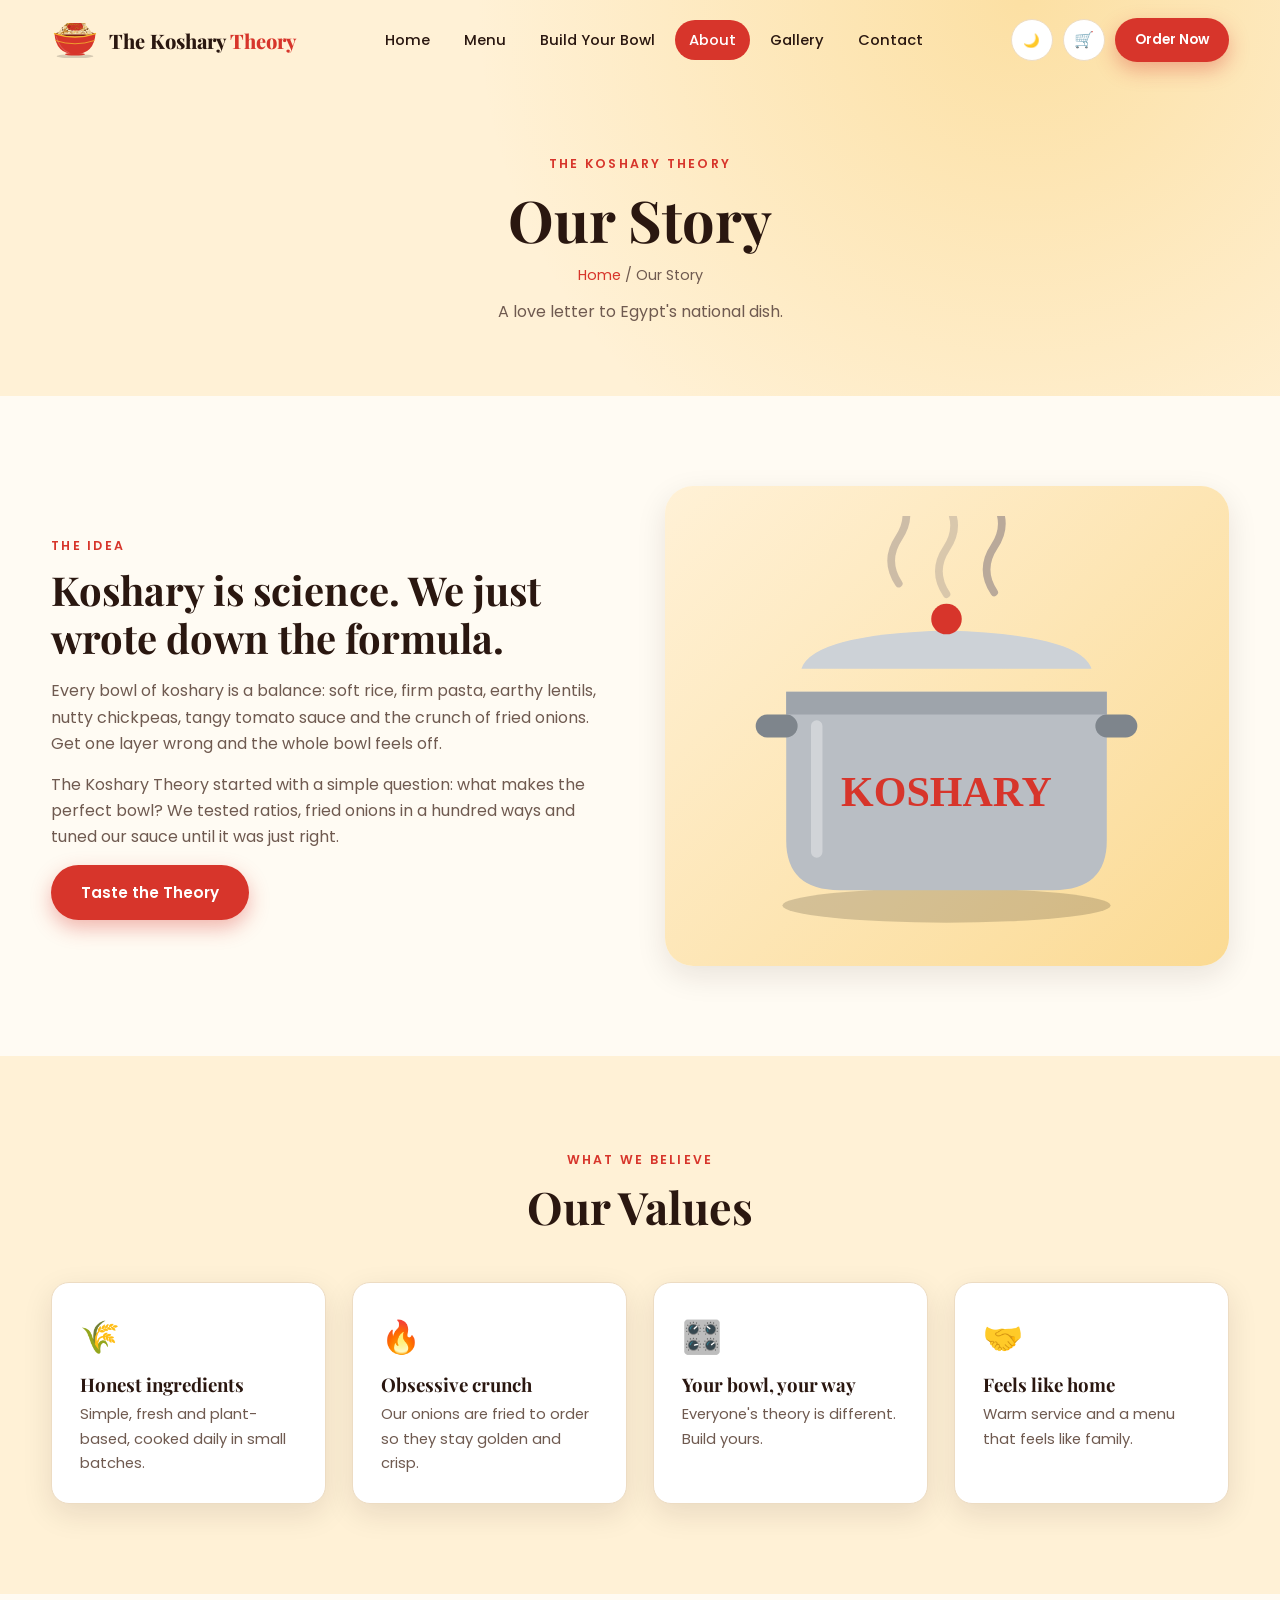
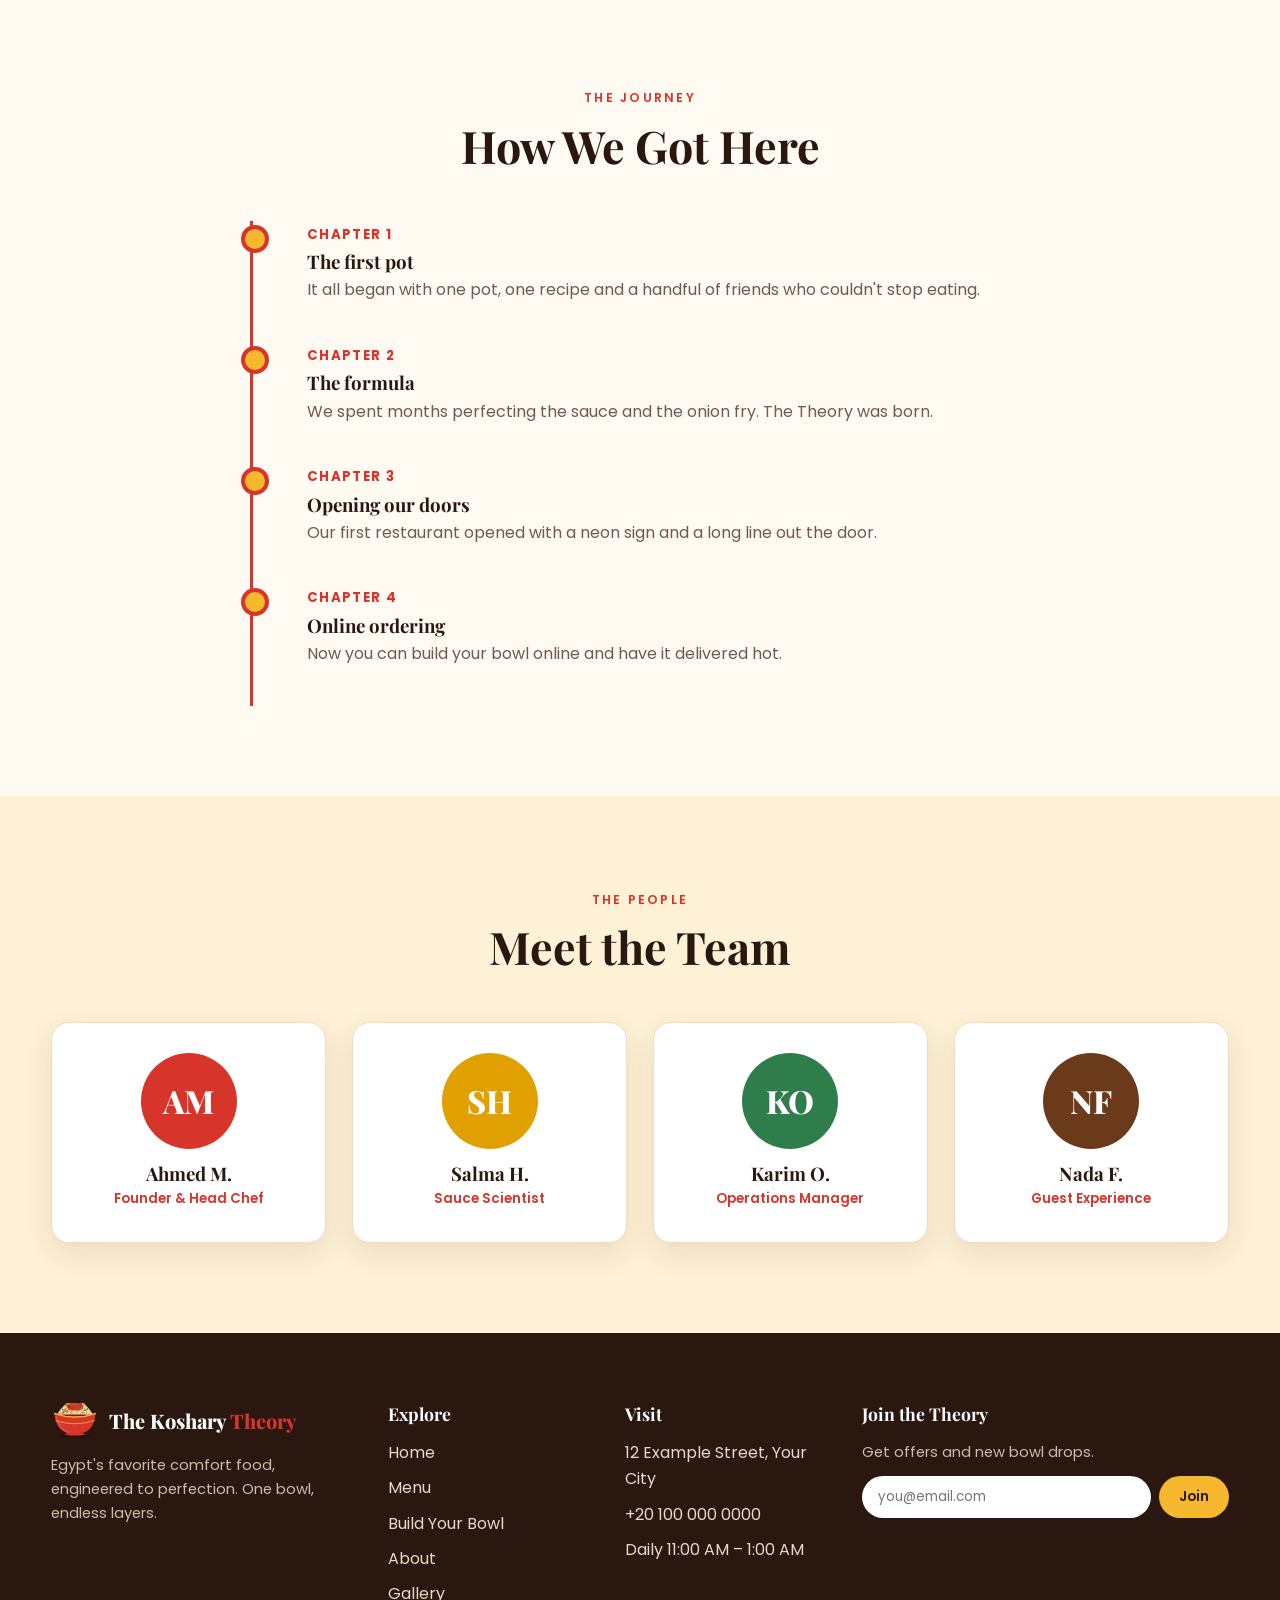
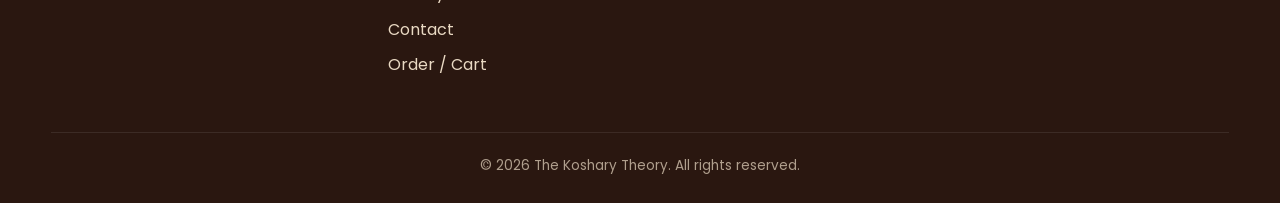
==== about.html @ 3643e0b3 "Add files via upload" ====
<!DOCTYPE html>
<html lang="en" data-theme="light">
<head>
<meta charset="UTF-8">
<meta name="viewport" content="width=device-width,initial-scale=1">
<title>About Us | The Koshary Theory</title>
<meta name="description" content="The story behind The Koshary Theory: our philosophy, our journey and the team.">
<link rel="icon" href="images/logo.svg" type="image/svg+xml">
<link rel="preconnect" href="https://fonts.googleapis.com">
<link rel="preconnect" href="https://fonts.gstatic.com" crossorigin>
<link href="https://fonts.googleapis.com/css2?family=Playfair+Display:ital,wght@0,600;0,800;1,700&family=Poppins:wght@400;500;600&display=swap" rel="stylesheet">
<link rel="stylesheet" href="style.css">
</head>
<body>
<header class="nav" id="nav">
  <div class="wrap nav-in">
    <a class="logo" href="index.html" aria-label="The Koshary Theory — Home"><img src="images/logo.svg" alt=""><span>The Koshary <em>Theory</em></span></a>
    <nav class="nav-links" id="navLinks" aria-label="Main">
      <a href="index.html">Home</a>
      <a href="menu.html">Menu</a>
      <a href="build.html">Build Your Bowl</a>
      <a href="about.html" class="active" aria-current="page">About</a>
      <a href="gallery.html">Gallery</a>
      <a href="contact.html">Contact</a>
    </nav>
    <div class="nav-actions">
      <button class="icon-btn" id="themeBtn" aria-label="Toggle dark mode">🌙</button>
      <a class="icon-btn" href="order.html" aria-label="Open cart" >🛒<span class="badge cart-count hidden">0</span></a>
      <a class="btn btn-primary btn-sm nav-cta" href="order.html">Order Now</a>
      <button class="icon-btn burger" id="burger" aria-label="Open menu">☰</button>
    </div>
  </div>
</header>

<main>
<section class="page-head"><div class="wrap"><span class="eyebrow">The Koshary Theory</span><h1>Our Story</h1><p class="crumbs"><a href="index.html">Home</a> / Our Story</p><p class="muted" style="max-width:560px;margin:12px auto 0">A love letter to Egypt's national dish.</p></div></section>
<section class="section"><div class="wrap two-col">
  <div class="reveal"><span class="eyebrow">The idea</span><h2>Koshary is science. We just wrote down the formula.</h2>
    <p>Every bowl of koshary is a balance: soft rice, firm pasta, earthy lentils, nutty chickpeas, tangy tomato sauce and the crunch of fried onions. Get one layer wrong and the whole bowl feels off.</p>
    <p>The Koshary Theory started with a simple question: what makes the perfect bowl? We tested ratios, fried onions in a hundred ways and tuned our sauce until it was just right.</p>
    <a class="btn btn-primary" href="menu.html">Taste the Theory</a></div>
  <div class="art-frame reveal d1"><img src="images/kitchen-pot.svg" alt="Our koshary pot, always simmering" loading="lazy" width="480" height="440"></div>
</div></section>

<section class="section alt"><div class="wrap">
  <div class="section-head reveal"><span class="eyebrow">What we believe</span><h2>Our Values</h2></div>
  <div class="grid grid-4">
    <div class="card value reveal"><div class="ico">🌾</div><h3>Honest ingredients</h3><p>Simple, fresh and plant-based, cooked daily in small batches.</p></div>
    <div class="card value reveal d1"><div class="ico">🔥</div><h3>Obsessive crunch</h3><p>Our onions are fried to order so they stay golden and crisp.</p></div>
    <div class="card value reveal d2"><div class="ico">🎛️</div><h3>Your bowl, your way</h3><p>Everyone's theory is different. Build yours.</p></div>
    <div class="card value reveal d3"><div class="ico">🤝</div><h3>Feels like home</h3><p>Warm service and a menu that feels like family.</p></div>
  </div>
</div></section>

<section class="section"><div class="wrap">
  <div class="section-head reveal"><span class="eyebrow">The journey</span><h2>How We Got Here</h2></div>
  <div class="timeline">
    <div class="tl-item reveal"><small>CHAPTER 1</small><h3>The first pot</h3><p>It all began with one pot, one recipe and a handful of friends who couldn't stop eating.</p></div>
    <div class="tl-item reveal"><small>CHAPTER 2</small><h3>The formula</h3><p>We spent months perfecting the sauce and the onion fry. The Theory was born.</p></div>
    <div class="tl-item reveal"><small>CHAPTER 3</small><h3>Opening our doors</h3><p>Our first restaurant opened with a neon sign and a long line out the door.</p></div>
    <div class="tl-item reveal"><small>CHAPTER 4</small><h3>Online ordering</h3><p>Now you can build your bowl online and have it delivered hot.</p></div>
  </div>
</div></section>

<section class="section alt team"><div class="wrap">
  <div class="section-head reveal"><span class="eyebrow">The people</span><h2>Meet the Team</h2></div>
  <div class="grid grid-4">
    <div class="card reveal"><div class="avatar" style="background:#D7352B">AM</div><h3>Ahmed M.</h3><small>Founder &amp; Head Chef</small></div>
    <div class="card reveal d1"><div class="avatar" style="background:#E0A100">SH</div><h3>Salma H.</h3><small>Sauce Scientist</small></div>
    <div class="card reveal d2"><div class="avatar" style="background:#2F7D4B">KO</div><h3>Karim O.</h3><small>Operations Manager</small></div>
    <div class="card reveal d3"><div class="avatar" style="background:#6B3A1B">NF</div><h3>Nada F.</h3><small>Guest Experience</small></div>
  </div>
</div></section>
</main>
<footer class="footer">
  <div class="wrap">
    <div class="foot-grid">
      <div><a class="logo" href="index.html"><img src="images/logo.svg" alt=""><span>The Koshary <em>Theory</em></span></a>
        <p>Egypt's favorite comfort food, engineered to perfection. One bowl, endless layers.</p></div>
      <div><h4>Explore</h4><ul><li><a href="index.html">Home</a></li><li><a href="menu.html">Menu</a></li><li><a href="build.html">Build Your Bowl</a></li><li><a href="about.html">About</a></li><li><a href="gallery.html">Gallery</a></li><li><a href="contact.html">Contact</a></li><li><a href="order.html">Order / Cart</a></li></ul></div>
      <div><h4>Visit</h4><ul><li>12 Example Street, Your City</li><li><a href="tel:+201000000000">+20 100 000 0000</a></li><li>Daily 11:00 AM – 1:00 AM</li></ul></div>
      <div><h4>Join the Theory</h4><p>Get offers and new bowl drops.</p>
        <form class="news" id="newsForm" novalidate><input type="email" placeholder="you@email.com" aria-label="Email"><button class="btn btn-gold btn-sm" type="submit">Join</button></form></div>
    </div>
    <div class="foot-bottom">© 2026 The Koshary Theory. All rights reserved.</div>
  </div>
</footer>
<button class="backtop" id="backTop" aria-label="Back to top">↑</button>
<div class="toasts" id="toasts" aria-live="polite"></div>
<script src="script.js"></script>
</body>
</html>
---- style.css ----
/* ============ The Koshary Theory — Stylesheet ============ */
:root{
  --red:#D7352B; --red-d:#B02218; --gold:#F5B82E; --brown:#2A1710;
  --bg:#FFFBF3; --cream:#FFF1D6; --card:#ffffff; --text:#2A1710; --muted:#6f5a50;
  --line:#eddcc3; --shadow:0 10px 30px rgba(42,23,16,.10); --shadow-lg:0 20px 50px rgba(42,23,16,.18);
  --r:18px; --bowl:#D7352B; --bowl2:#F5B82E;
  --font-h:'Playfair Display',Georgia,serif; --font-b:'Poppins',system-ui,sans-serif;
}
[data-theme="dark"]{
  --bg:#17100c; --cream:#1f1611; --card:#241812; --text:#fbefdc; --muted:#c2ad9b;
  --line:#3a2a20; --shadow:0 10px 30px rgba(0,0,0,.45); --shadow-lg:0 20px 50px rgba(0,0,0,.6);
}
*{box-sizing:border-box;margin:0;padding:0}
html{scroll-behavior:smooth}
body{font-family:var(--font-b);background:var(--bg);color:var(--text);line-height:1.65;transition:background .3s,color .3s;overflow-x:hidden}
img,svg{max-width:100%;display:block}
a{color:inherit;text-decoration:none}
ul{list-style:none}
h1,h2,h3,h4{font-family:var(--font-h);line-height:1.2}
.wrap{width:min(1180px,92%);margin-inline:auto}
.section{padding:90px 0}
.section.alt{background:var(--cream)}
.section-head{text-align:center;max-width:680px;margin:0 auto 48px}
.eyebrow{display:inline-block;color:var(--red);font-weight:600;letter-spacing:.18em;text-transform:uppercase;font-size:.78rem;margin-bottom:10px}
.section-head h2{font-size:clamp(1.9rem,4vw,2.8rem);margin-bottom:12px}
.section-head p,.muted{color:var(--muted)}

/* Buttons */
.btn{display:inline-flex;align-items:center;gap:8px;padding:13px 28px;border-radius:50px;font-weight:600;font-size:.95rem;border:2px solid transparent;cursor:pointer;transition:.25s;font-family:inherit}
.btn-primary{background:var(--red);color:#fff;box-shadow:0 8px 20px rgba(215,53,43,.35)}
.btn-primary:hover{background:var(--red-d);transform:translateY(-2px)}
.btn-gold{background:var(--gold);color:var(--brown)}
.btn-gold:hover{transform:translateY(-2px);filter:brightness(1.05)}
.btn-ghost{border-color:var(--text);color:var(--text);background:transparent}
.btn-ghost:hover{background:var(--text);color:var(--bg)}
.btn-sm{padding:9px 18px;font-size:.85rem}
.btn-block{width:100%;justify-content:center}

/* ============ Navbar ============ */
.nav{position:fixed;inset:0 0 auto 0;z-index:100;padding:18px 0;transition:.3s}
.nav.scrolled{background:color-mix(in srgb,var(--bg) 88%,transparent);backdrop-filter:blur(12px);box-shadow:0 4px 24px rgba(0,0,0,.08);padding:10px 0}
.nav-in{display:flex;align-items:center;justify-content:space-between;gap:20px}
.logo{display:flex;align-items:center;gap:10px;font-family:var(--font-h);font-weight:800;font-size:1.25rem}
.logo svg{width:40px;height:40px}
.logo img{width:48px;height:36px;object-fit:contain}
.logo span em{color:var(--red);font-style:normal}
.nav-links{display:flex;gap:6px;align-items:center}
.nav-links a{padding:8px 14px;border-radius:50px;font-weight:500;font-size:.92rem;position:relative;transition:.2s}
.nav-links a:hover{color:var(--red)}
.nav-links a.active{background:var(--red);color:#fff}
.nav-actions{display:flex;align-items:center;gap:10px}
.icon-btn{width:42px;height:42px;border-radius:50%;display:grid;place-items:center;background:var(--card);border:1px solid var(--line);cursor:pointer;position:relative;transition:.2s;color:var(--text)}
.icon-btn:hover{transform:translateY(-2px);border-color:var(--red)}
.icon-btn svg{width:20px;height:20px}
.badge{position:absolute;top:-6px;right:-6px;background:var(--red);color:#fff;font-size:.7rem;font-weight:700;min-width:20px;height:20px;border-radius:20px;display:grid;place-items:center;padding:0 5px}
.badge.bump{animation:bump .4s}
@keyframes bump{50%{transform:scale(1.5)}}
.burger{display:none}
@media(max-width:940px){
  .burger{display:grid}
  .nav-links{position:fixed;inset:0 0 0 auto;width:min(320px,82%);background:var(--bg);flex-direction:column;align-items:stretch;padding:90px 22px 22px;gap:6px;transform:translateX(100%);transition:.35s;box-shadow:var(--shadow-lg);z-index:99}
  .nav-links.open{transform:none}
  .nav-links a{padding:14px 18px;font-size:1.02rem}
  .nav-cta{display:none}
}

/* ============ Hero ============ */
.hero{min-height:100vh;display:flex;align-items:center;padding:130px 0 80px;position:relative;overflow:hidden;background:radial-gradient(circle at 85% 20%,rgba(245,184,46,.35),transparent 45%),radial-gradient(circle at 10% 90%,rgba(215,53,43,.18),transparent 45%),var(--bg)}
.hero-in{display:grid;grid-template-columns:1.05fr .95fr;gap:40px;align-items:center}
.hero h1{font-size:clamp(2.6rem,6vw,4.6rem);margin-bottom:20px}
.hero h1 em{color:var(--red);font-style:italic}
.hero p{font-size:1.1rem;color:var(--muted);max-width:520px;margin-bottom:30px}
.hero-btns{display:flex;gap:14px;flex-wrap:wrap}
.hero-stats{display:flex;gap:34px;margin-top:44px;flex-wrap:wrap}
.hero-stats b{font-family:var(--font-h);font-size:1.9rem;display:block;color:var(--red)}
.hero-stats small{color:var(--muted)}
.hero-art{position:relative;display:grid;place-items:center}
.hero-art .plate{width:min(520px,100%);animation:float 5s ease-in-out infinite;filter:drop-shadow(0 30px 30px rgba(0,0,0,.25))}
@keyframes float{50%{transform:translateY(-14px) rotate(1.5deg)}}
.hero-art .chip{position:absolute;background:var(--card);padding:10px 16px;border-radius:50px;box-shadow:var(--shadow);font-weight:600;font-size:.85rem;animation:float 6s ease-in-out infinite;border:1px solid var(--line)}
.chip.c1{top:8%;left:2%}.chip.c2{bottom:14%;right:0;animation-delay:1s}.chip.c3{bottom:2%;left:10%;animation-delay:2s}
.steam{animation:steam 3s ease-in-out infinite;transform-origin:center}
.steam:nth-of-type(2){animation-delay:.8s}.steam:nth-of-type(3){animation-delay:1.6s}
@keyframes steam{0%{opacity:0;transform:translateY(8px)}40%{opacity:.7}100%{opacity:0;transform:translateY(-16px)}}
@media(max-width:860px){.hero-in{grid-template-columns:1fr;text-align:center}.hero p{margin-inline:auto}.hero-btns,.hero-stats{justify-content:center}.hero-art{order:-1}.hero{padding-top:110px}}

/* Marquee */
.marquee{background:var(--red);color:#fff;overflow:hidden;padding:14px 0;white-space:nowrap}
.marquee-track{display:inline-flex;gap:50px;animation:marq 28s linear infinite;font-family:var(--font-h);font-size:1.25rem;font-weight:700}
.marquee-track span::after{content:"✦";margin-left:50px;color:var(--gold)}
@keyframes marq{to{transform:translateX(-50%)}}

/* Cards / grids */
.grid{display:grid;gap:26px}
.grid-4{grid-template-columns:repeat(auto-fill,minmax(250px,1fr))}
.grid-3{grid-template-columns:repeat(auto-fill,minmax(300px,1fr))}
.card{background:var(--card);border:1px solid var(--line);border-radius:var(--r);box-shadow:var(--shadow);transition:.3s;overflow:hidden}
.card:hover{transform:translateY(-6px);box-shadow:var(--shadow-lg)}
.dish-art{background:linear-gradient(135deg,var(--cream),color-mix(in srgb,var(--gold) 35%,var(--cream)));padding:18px;aspect-ratio:1.15;display:grid;place-items:center}
.dish-art svg,.dish-art img{width:78%;transition:.4s}
.card:hover .dish-art svg,.card:hover .dish-art img{transform:scale(1.08) rotate(-2deg)}
.dish-body{padding:20px}
.dish-body h3{font-size:1.15rem;margin-bottom:6px}
.dish-body p{color:var(--muted);font-size:.88rem;min-height:44px}
.dish-foot{display:flex;align-items:center;justify-content:space-between;margin-top:16px;gap:10px}
.price{font-weight:700;color:var(--red);font-size:1.1rem}
.tag{position:absolute;top:14px;left:14px;background:var(--gold);color:var(--brown);font-size:.72rem;font-weight:700;padding:4px 12px;border-radius:50px}
.pos-rel{position:relative}
.size-select{border:1px solid var(--line);background:var(--bg);color:var(--text);padding:6px 10px;border-radius:10px;font-family:inherit;font-size:.82rem}

/* Steps */
.steps{counter-reset:s}
.step{padding:30px;text-align:center;position:relative}
.step::before{counter-increment:s;content:counter(s);position:absolute;top:-18px;left:50%;transform:translateX(-50%);width:42px;height:42px;border-radius:50%;background:var(--red);color:#fff;display:grid;place-items:center;font-weight:700;font-family:var(--font-h);font-size:1.2rem;box-shadow:0 6px 14px rgba(215,53,43,.4)}
.step .ico{font-size:2.4rem;margin:14px 0 8px}
.step h3{margin-bottom:8px}
.step p{color:var(--muted);font-size:.92rem}

/* Counters */
.counters{background:var(--brown);color:#fff;padding:64px 0}
.counters .grid{grid-template-columns:repeat(auto-fit,minmax(180px,1fr));text-align:center}
.counters b{font-family:var(--font-h);font-size:3rem;color:var(--gold);display:block}
.counters span{opacity:.85}

/* Slider */
.slider{max-width:760px;margin:auto;position:relative}
.slides{overflow:hidden;border-radius:var(--r)}
.slide-track{display:flex;transition:transform .6s cubic-bezier(.7,0,.2,1)}
.slide{min-width:100%;padding:40px 34px;text-align:center;background:var(--card);border:1px solid var(--line);border-radius:var(--r)}
.slide .stars{color:var(--gold);letter-spacing:4px;font-size:1.2rem;margin-bottom:12px}
.slide p{font-size:1.1rem;font-style:italic;margin-bottom:18px}
.slide b{color:var(--red)}
.slider-ctrl{display:flex;justify-content:center;align-items:center;gap:18px;margin-top:22px}
.dots{display:flex;gap:8px}
.dot{width:10px;height:10px;border-radius:50%;background:var(--line);border:0;cursor:pointer;transition:.3s}
.dot.on{background:var(--red);width:28px;border-radius:10px}

/* CTA */
.cta{background:linear-gradient(120deg,var(--red),#e8582d);color:#fff;border-radius:28px;padding:60px 30px;text-align:center;position:relative;overflow:hidden}
.cta h2{font-size:clamp(1.8rem,4vw,2.7rem);margin-bottom:12px}
.cta p{opacity:.92;margin-bottom:26px}

/* Page header */
.page-head{padding:150px 0 70px;text-align:center;background:radial-gradient(circle at 80% 0,rgba(245,184,46,.3),transparent 50%),var(--cream)}
.page-head h1{font-size:clamp(2.2rem,5vw,3.6rem);margin-bottom:10px}
.crumbs{color:var(--muted);font-size:.9rem}
.crumbs a{color:var(--red)}

/* Menu */
.toolbar{display:flex;flex-wrap:wrap;gap:16px;justify-content:space-between;align-items:center;margin-bottom:36px}
.tabs{display:flex;gap:8px;flex-wrap:wrap}
.tab{padding:10px 22px;border-radius:50px;border:1px solid var(--line);background:var(--card);color:var(--text);cursor:pointer;font-family:inherit;font-weight:500;transition:.2s}
.tab:hover{border-color:var(--red)}
.tab.on{background:var(--red);color:#fff;border-color:var(--red)}
.search{display:flex;gap:10px}
.search input,.search select{padding:11px 18px;border-radius:50px;border:1px solid var(--line);background:var(--card);color:var(--text);font-family:inherit;min-width:200px}
.empty{text-align:center;padding:60px;color:var(--muted)}

/* Builder */
.builder{display:grid;grid-template-columns:420px 1fr;gap:34px;align-items:start}
.preview{position:sticky;top:96px;text-align:center;padding:26px}
.preview .dish-art{border-radius:var(--r);margin-bottom:18px;aspect-ratio:1.1}
.preview .dish-art svg,.preview .dish-art img{width:100%}
.total{font-family:var(--font-h);font-size:2.3rem;color:var(--red);margin:6px 0 16px}
.opt-group{padding:26px;margin-bottom:22px}
.opt-group h3{margin-bottom:4px;font-size:1.2rem}
.opt-group>p{color:var(--muted);font-size:.88rem;margin-bottom:16px}
.chips{display:flex;flex-wrap:wrap;gap:10px}
.chip-opt{position:relative}
.chip-opt input{position:absolute;opacity:0;inset:0;cursor:pointer}
.chip-opt label{display:flex;gap:8px;align-items:center;padding:10px 18px;border:2px solid var(--line);border-radius:50px;cursor:pointer;transition:.2s;font-size:.92rem;background:var(--bg)}
.chip-opt input:checked+label{background:var(--red);border-color:var(--red);color:#fff}
.chip-opt input:focus-visible+label{outline:3px solid var(--gold)}
.chip-opt small{opacity:.8}
@media(max-width:940px){.builder{grid-template-columns:1fr}.preview{position:static}}

/* About */
.two-col{display:grid;grid-template-columns:1fr 1fr;gap:50px;align-items:center}
@media(max-width:860px){.two-col{grid-template-columns:1fr}}
.two-col h2{font-size:clamp(1.8rem,3.4vw,2.5rem);margin-bottom:16px}
.two-col p{color:var(--muted);margin-bottom:14px}
.art-frame{background:linear-gradient(135deg,var(--cream),color-mix(in srgb,var(--gold) 40%,var(--cream)));border-radius:28px;padding:30px;box-shadow:var(--shadow)}
.timeline{position:relative;max-width:780px;margin:auto;padding-left:34px;border-left:3px solid var(--red)}
.tl-item{position:relative;padding:0 0 38px 20px}
.tl-item::before{content:"";position:absolute;left:-46px;top:4px;width:20px;height:20px;border-radius:50%;background:var(--gold);border:4px solid var(--red)}
.tl-item small{color:var(--red);font-weight:700;letter-spacing:.1em}
.tl-item h3{margin:4px 0}
.tl-item p{color:var(--muted)}
.team .card{text-align:center;padding:30px 20px}
.avatar{width:96px;height:96px;border-radius:50%;margin:0 auto 14px;display:grid;place-items:center;font-family:var(--font-h);font-size:2rem;font-weight:800;color:#fff}
.team small{color:var(--red);font-weight:600}
.value{padding:28px}
.value .ico{font-size:2rem}
.value h3{margin:10px 0 6px}
.value p{color:var(--muted);font-size:.92rem}

/* Gallery */
.masonry{columns:3 260px;column-gap:20px}
.g-item{break-inside:avoid;margin-bottom:20px;cursor:zoom-in;position:relative;border-radius:var(--r);overflow:hidden;background:linear-gradient(135deg,var(--cream),color-mix(in srgb,var(--gold) 30%,var(--cream)));border:1px solid var(--line);transition:.3s}
.g-item:hover{transform:scale(1.02);box-shadow:var(--shadow-lg)}
.g-item .gi{padding:26px}
.g-item.tall .gi{padding:26px 26px 60px}
.g-cap{position:absolute;inset:auto 0 0 0;padding:14px 16px;background:linear-gradient(transparent,rgba(0,0,0,.75));color:#fff;font-weight:600;font-size:.9rem;transform:translateY(100%);transition:.3s}
.g-item:hover .g-cap{transform:none}
.lightbox{position:fixed;inset:0;background:rgba(10,5,3,.92);z-index:300;display:none;place-items:center;padding:20px}
.lightbox.open{display:grid;animation:fade .25s}
.lb-box{background:var(--cream);padding:30px;border-radius:24px;max-width:min(620px,94vw);width:100%;text-align:center;position:relative}
.lb-box .lb-art svg,.lb-box .lb-art img{width:100%;max-height:60vh}
.lb-box h3{margin-top:12px;color:var(--text)}
.lb-close,.lb-nav{position:absolute;background:var(--red);color:#fff;border:0;width:44px;height:44px;border-radius:50%;cursor:pointer;font-size:1.3rem;display:grid;place-items:center}
.lb-close{top:-16px;right:-8px}
.lb-nav.prev{left:-14px;top:50%}.lb-nav.next{right:-14px;top:50%}
@keyframes fade{from{opacity:0}}

/* Forms */
.form-card{padding:34px}
.form-grid{display:grid;grid-template-columns:1fr 1fr;gap:16px}
.form-grid .full{grid-column:1/-1}
@media(max-width:620px){.form-grid{grid-template-columns:1fr}}
.field label{display:block;font-weight:600;font-size:.88rem;margin-bottom:6px}
.field input,.field select,.field textarea{width:100%;padding:13px 16px;border-radius:12px;border:1.5px solid var(--line);background:var(--bg);color:var(--text);font-family:inherit;font-size:.95rem;transition:.2s}
.field input:focus,.field select:focus,.field textarea:focus{outline:none;border-color:var(--red);box-shadow:0 0 0 4px rgba(215,53,43,.12)}
.field textarea{min-height:110px;resize:vertical}
.field.err input,.field.err select,.field.err textarea{border-color:#d00}
.err-msg{color:#d00;font-size:.78rem;margin-top:4px;display:none}
.field.err .err-msg{display:block}
.radio-row{display:flex;gap:12px;flex-wrap:wrap}

/* Cart / Order */
.order-grid{display:grid;grid-template-columns:1.3fr 1fr;gap:30px;align-items:start}
@media(max-width:940px){.order-grid{grid-template-columns:1fr}}
.cart-line{display:grid;grid-template-columns:76px 1fr auto;gap:16px;align-items:center;padding:16px 0;border-bottom:1px solid var(--line)}
.cart-line:last-child{border:0}
.cart-line .thumb{background:var(--cream);border-radius:14px;padding:6px}
.cart-line h4{font-size:1rem}
.cart-line small{color:var(--muted)}
.qty{display:inline-flex;align-items:center;gap:10px;margin-top:6px}
.qty button{width:28px;height:28px;border-radius:50%;border:1px solid var(--line);background:var(--bg);color:var(--text);cursor:pointer;font-size:1rem}
.qty button:hover{background:var(--red);color:#fff;border-color:var(--red)}
.line-price{text-align:right;font-weight:700}
.rm{background:none;border:0;color:var(--muted);cursor:pointer;font-size:.8rem;margin-top:6px;text-decoration:underline}
.summary{padding:28px;position:sticky;top:96px}
.sum-row{display:flex;justify-content:space-between;padding:7px 0;color:var(--muted)}
.sum-row.total-row{border-top:2px dashed var(--line);margin-top:8px;padding-top:14px;color:var(--text);font-weight:700;font-size:1.2rem}
.promo{display:flex;gap:8px;margin:14px 0}
.promo input{flex:1;padding:10px 14px;border-radius:50px;border:1.5px solid var(--line);background:var(--bg);color:var(--text);font-family:inherit}
.empty-cart{text-align:center;padding:50px 10px}
.empty-cart .big{font-size:3.4rem}

/* Modal */
.modal{position:fixed;inset:0;background:rgba(10,5,3,.7);z-index:250;display:none;place-items:center;padding:20px}
.modal.open{display:grid;animation:fade .25s}
.modal-box{background:var(--card);border-radius:24px;padding:40px 34px;max-width:480px;width:100%;text-align:center;animation:pop .35s}
.modal-box .ok{width:78px;height:78px;border-radius:50%;background:#2ea44f;color:#fff;display:grid;place-items:center;font-size:2.4rem;margin:0 auto 16px}
@keyframes pop{from{transform:scale(.85);opacity:0}}

/* FAQ */
.faq{max-width:780px;margin:auto}
.faq-item{border:1px solid var(--line);border-radius:14px;margin-bottom:12px;background:var(--card);overflow:hidden}
.faq-q{width:100%;text-align:left;background:none;border:0;padding:18px 22px;font-family:inherit;font-size:1rem;font-weight:600;color:var(--text);cursor:pointer;display:flex;justify-content:space-between;gap:14px;align-items:center}
.faq-q::after{content:"+";font-size:1.5rem;color:var(--red);transition:.3s}
.faq-item.open .faq-q::after{transform:rotate(45deg)}
.faq-a{max-height:0;overflow:hidden;transition:max-height .35s;padding:0 22px;color:var(--muted)}
.faq-item.open .faq-a{padding-bottom:18px}

/* Contact */
.info-card{padding:26px;display:flex;gap:16px;align-items:flex-start}
.info-card .ico{font-size:1.6rem;background:var(--cream);width:52px;height:52px;border-radius:14px;display:grid;place-items:center;flex-shrink:0}
.hours li{display:flex;justify-content:space-between;padding:8px 0;border-bottom:1px dashed var(--line);font-size:.92rem}
.hours li.today{color:var(--red);font-weight:700}
.map{border-radius:var(--r);overflow:hidden;border:1px solid var(--line);height:340px}
.map iframe{width:100%;height:100%;border:0}

/* Footer */
.footer{background:var(--brown);color:#e9d9c3;padding:70px 0 26px}
.foot-grid{display:grid;grid-template-columns:1.5fr 1fr 1fr 1.2fr;gap:36px}
@media(max-width:860px){.foot-grid{grid-template-columns:1fr 1fr}}
@media(max-width:540px){.foot-grid{grid-template-columns:1fr}}
.footer h4{color:#fff;margin-bottom:16px;font-size:1.1rem}
.footer li{margin-bottom:9px}
.footer a:hover{color:var(--gold)}
.footer .logo{color:#fff;margin-bottom:14px}
.footer p{font-size:.92rem;opacity:.85}
.news{display:flex;gap:8px;margin-top:12px}
.news input{flex:1;min-width:0;padding:11px 16px;border-radius:50px;border:0;font-family:inherit}
.foot-bottom{border-top:1px solid rgba(255,255,255,.12);margin-top:44px;padding-top:22px;text-align:center;font-size:.85rem;opacity:.7}

/* Toast / misc */
.toasts{position:fixed;bottom:24px;left:50%;transform:translateX(-50%);z-index:400;display:flex;flex-direction:column;gap:10px;align-items:center}
.toast{background:var(--brown);color:#fff;padding:13px 22px;border-radius:50px;box-shadow:var(--shadow-lg);font-size:.92rem;animation:tin .35s,tout .35s 2.4s forwards;border:1px solid var(--gold)}
@keyframes tin{from{opacity:0;transform:translateY(20px)}}
@keyframes tout{to{opacity:0;transform:translateY(10px)}}
.backtop{position:fixed;bottom:24px;right:24px;width:48px;height:48px;border-radius:50%;background:var(--red);color:#fff;border:0;cursor:pointer;font-size:1.2rem;box-shadow:var(--shadow-lg);opacity:0;pointer-events:none;transition:.3s;z-index:90}
.backtop.show{opacity:1;pointer-events:auto}
.backtop:hover{transform:translateY(-4px)}
.reveal{opacity:0;transform:translateY(34px);transition:opacity .8s,transform .8s}
.reveal.in{opacity:1;transform:none}
.reveal.d1{transition-delay:.1s}.reveal.d2{transition-delay:.2s}.reveal.d3{transition-delay:.3s}
@media(prefers-reduced-motion:reduce){*{animation:none!important;transition:none!important}.reveal{opacity:1;transform:none}}

/* ---- image support (img tags) ---- */
.g-item img{width:100%;height:auto}
.cart-line .thumb img{width:100%}
.art-frame img{width:100%;max-height:420px;object-fit:contain;margin:auto}
.hero-art img.plate{height:auto}
.field.inline{display:flex;gap:10px;align-items:center}
.sr{position:absolute;left:-9999px}
.mini-list{margin:10px 0 16px;text-align:left;font-size:.9rem;color:var(--muted)}
.mini-list li{padding:4px 0;border-bottom:1px dashed var(--line);display:flex;justify-content:space-between;gap:10px}
.hidden{display:none!important}
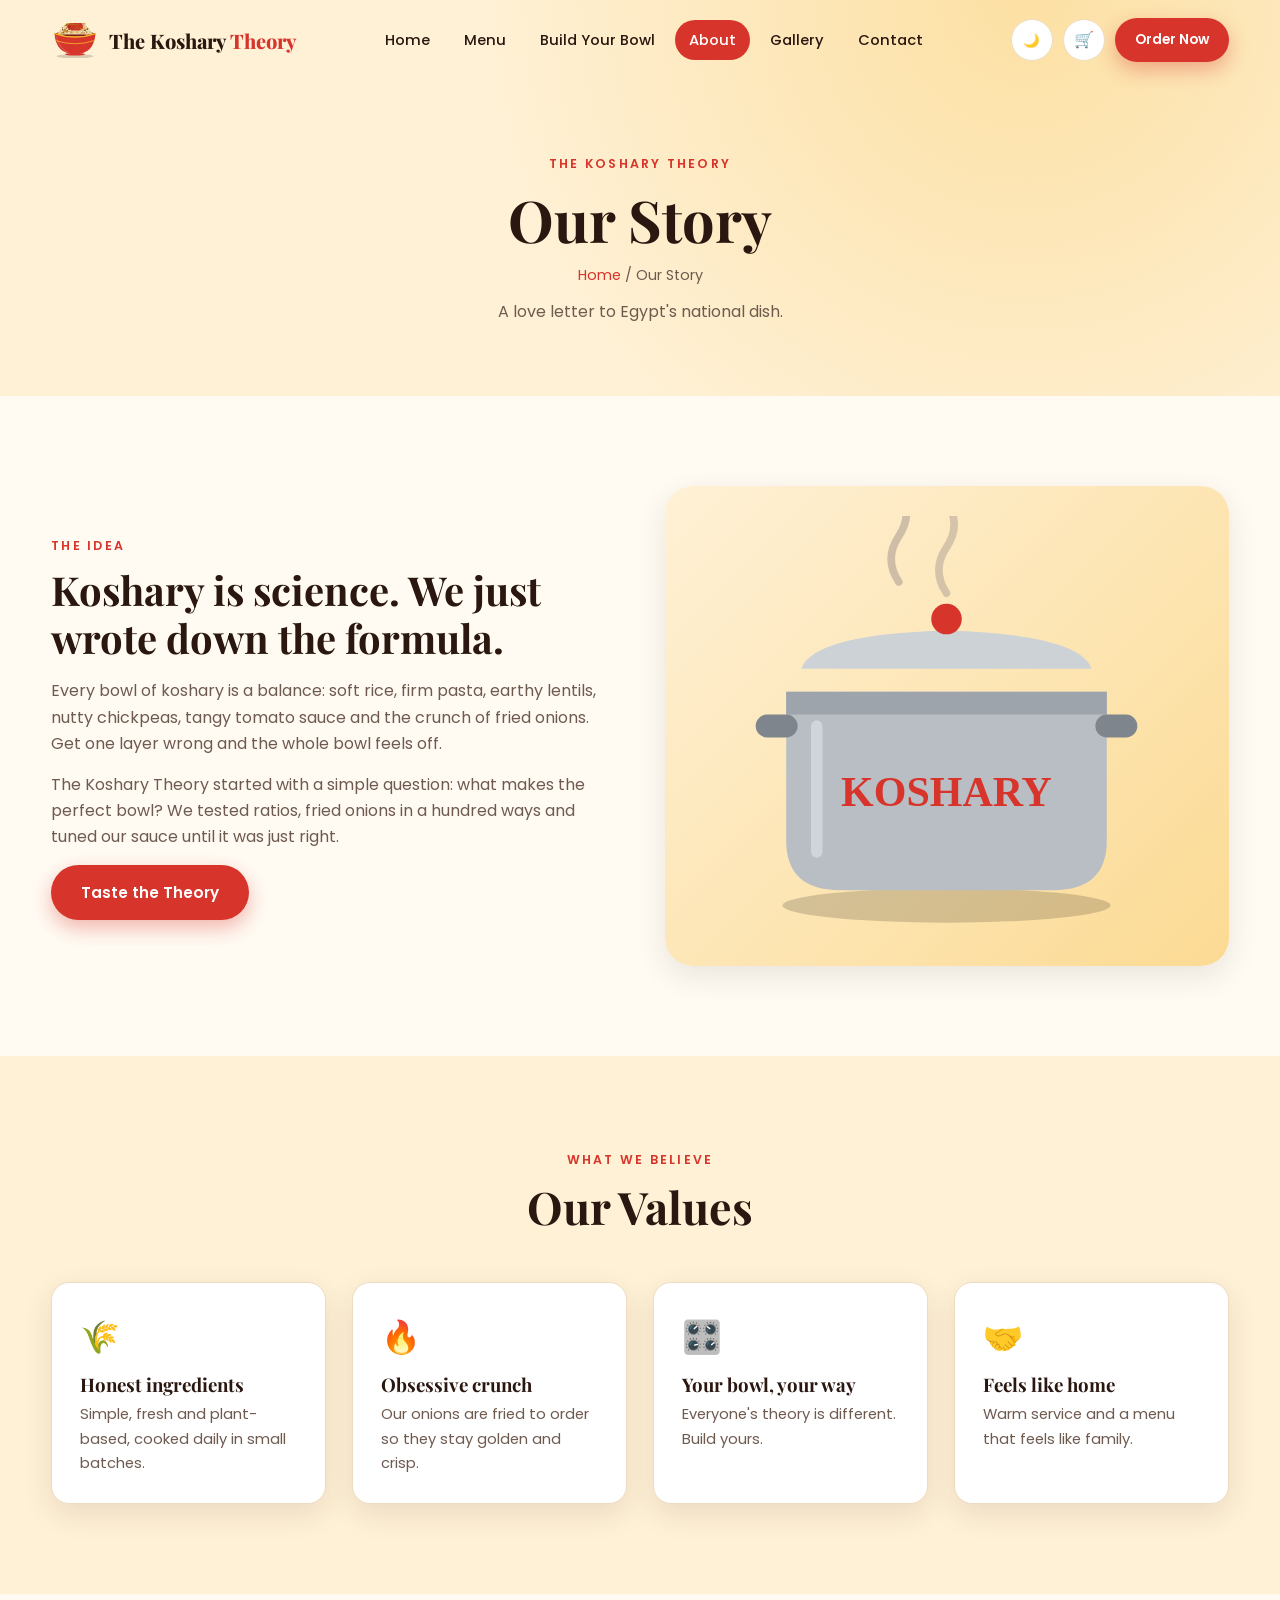
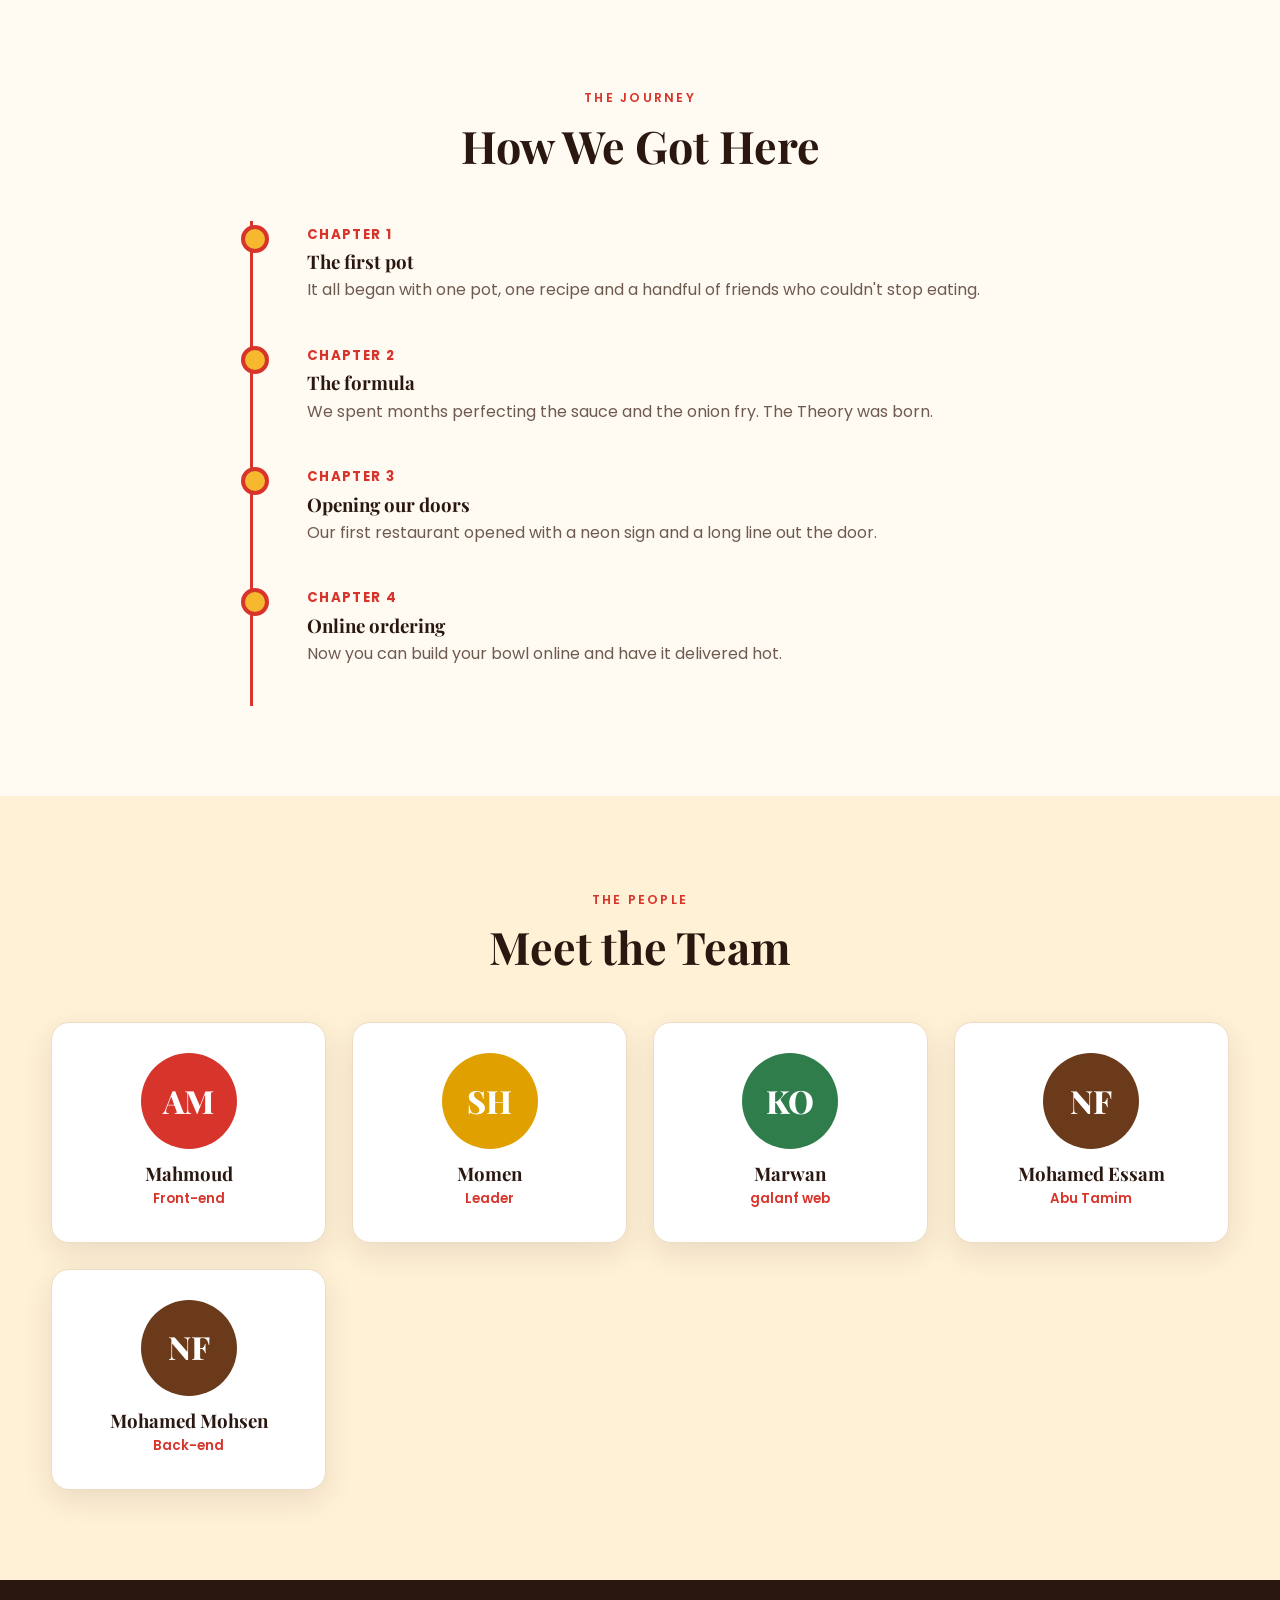
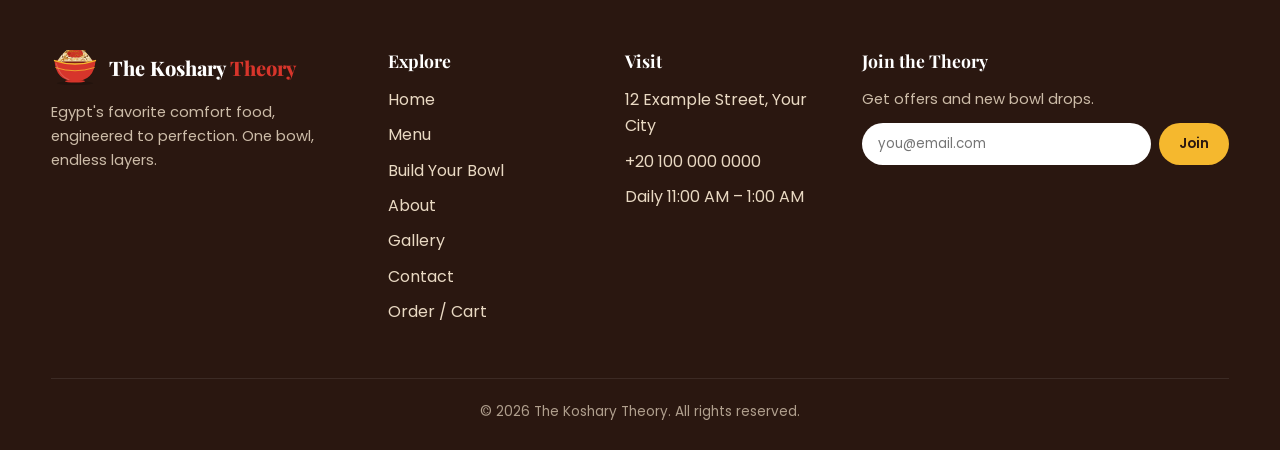
==== commit 5fc766aa: "Add files via upload" ====
--- a/about.html
+++ b/about.html
@@ -65,10 +65,12 @@
 <section class="section alt team"><div class="wrap">
   <div class="section-head reveal"><span class="eyebrow">The people</span><h2>Meet the Team</h2></div>
   <div class="grid grid-4">
-    <div class="card reveal"><div class="avatar" style="background:#D7352B">AM</div><h3>Ahmed M.</h3><small>Founder &amp; Head Chef</small></div>
-    <div class="card reveal d1"><div class="avatar" style="background:#E0A100">SH</div><h3>Salma H.</h3><small>Sauce Scientist</small></div>
-    <div class="card reveal d2"><div class="avatar" style="background:#2F7D4B">KO</div><h3>Karim O.</h3><small>Operations Manager</small></div>
-    <div class="card reveal d3"><div class="avatar" style="background:#6B3A1B">NF</div><h3>Nada F.</h3><small>Guest Experience</small></div>
+    <div class="card reveal"><div class="avatar" style="background:#D7352B">AM</div><h3>Mahmoud</h3><small>Front-end</small></div>
+    <div class="card reveal d1"><div class="avatar" style="background:#E0A100">SH</div><h3>Momen</h3><small>Leader</small></div>
+    <div class="card reveal d2"><div class="avatar" style="background:#2F7D4B">KO</div><h3>Marwan</h3><small>galanf web</small></div>
+    <div class="card reveal d3"><div class="avatar" style="background:#6B3A1B">NF</div><h3>Mohamed Essam</h3><small>Abu Tamim</small></div>
+        <div class="card reveal d3"><div class="avatar" style="background:#6B3A1B">NF</div><h3>Mohamed Mohsen</h3><small>Back-end</small></div>
+
   </div>
 </div></section>
 </main>
